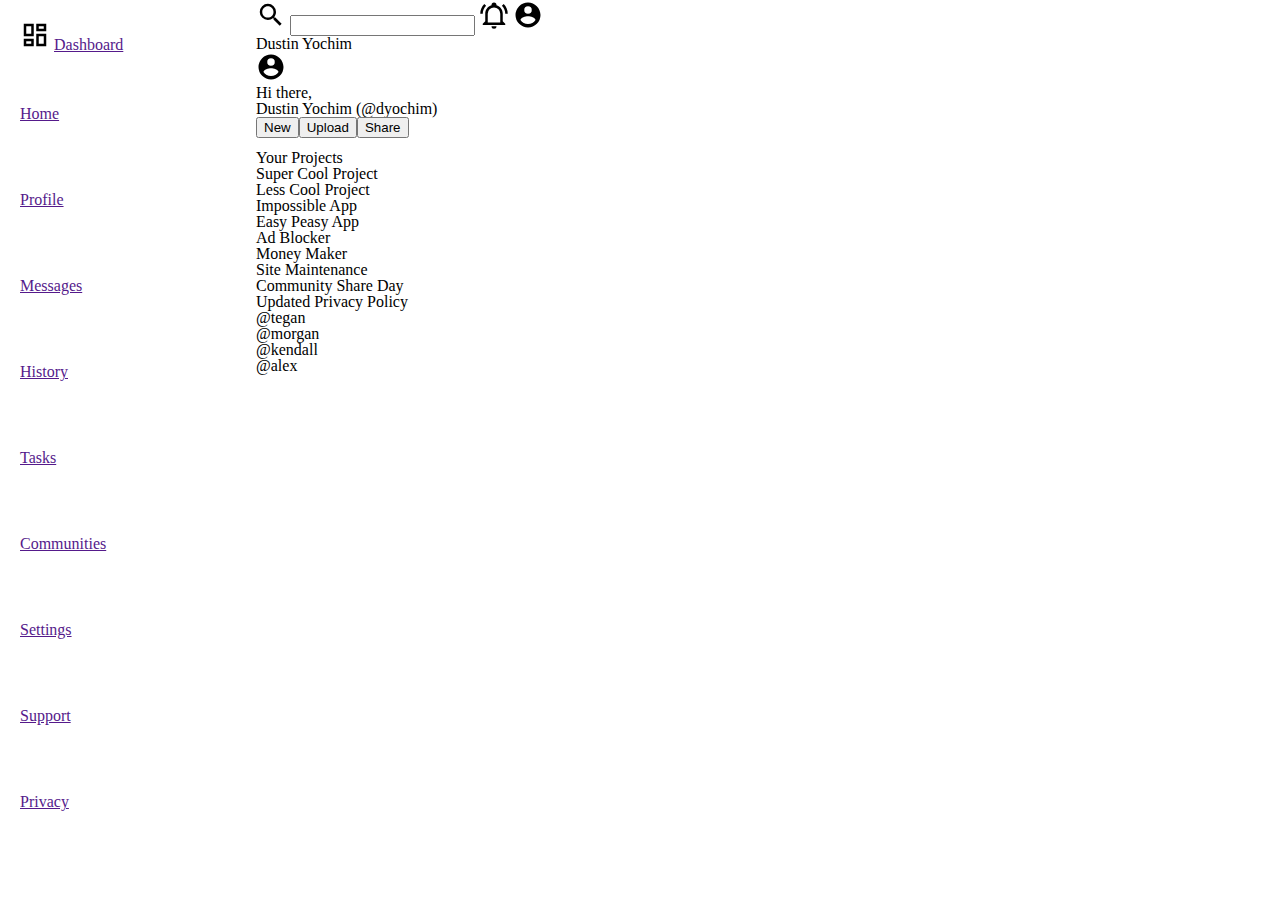
==== index.html @ f1ccc9b5 "Add page content" ====
<!DOCTYPE html>
<html lang="en">
  <head>
    <meta charset="UTF-8" />
    <meta http-equiv="X-UA-Compatible" content="IE=edge" />
    <meta name="viewport" content="width=device-width, initial-scale=1.0" />
    <link rel="stylesheet" href="./css/reset.css" />
    <link rel="stylesheet" href="./css/style.css" />
    <title>Admin Dashboard</title>
  </head>
  <body>
    <header>
      <div class="header-top">
        <label for="search"
          ><img class="search-icon" src="./img/search.svg" alt="Search Icon"
        /></label>
        <input type="search" />
        <img
          class="notifications-icon"
          src="./img/notification.svg"
          alt="Notifications
        "
        />
        <img
          class="account-circle-icon"
          src="./img/account-circle.svg"
          alt="account-circle"
        />
        <div class="user-name">Dustin Yochim</div>
      </div>

      <div class="header-bottom">
        <img
          class="account-circle-icon"
          src="./img/account-circle.svg"
          alt="account-circle"
        />
        <div class="welcome-message">
          <p>Hi there,</p>
          <p>Dustin Yochim (@dyochim)</p>
        </div>
        <button>New</button><button>Upload</button><button>Share</button>
      </div>
    </header>

    <div class="sidebar">
      <div class="page-title">
        <img
          class="page-icon"
          src="./img/view-dashboard-outline.svg"
          alt="Dashboard Icon"
        />
        <a href="">Dashboard</a>
      </div>
      <a href="">Home</a><a href="">Profile</a><a href="">Messages</a
      ><a href="">History</a><a href="">Tasks</a><a href="">Communities</a
      ><a href="">Settings</a><a href="">Support</a><a href="">Privacy</a>
    </div>

    <main class="main-content">
      <div class="projects">
        <h3>Your Projects</h3>
        <div class="project">Super Cool Project</div>
        <div class="project">Less Cool Project</div>
        <div class="project">Impossible App</div>
        <div class="project">Easy Peasy App</div>
        <div class="project">Ad Blocker</div>
        <div class="project">Money Maker</div>
      </div>
      <div class="announcements">
        <div class="announcement">Site Maintenance</div>
        <div class="announcement">Community Share Day</div>
        <div class="announcement">Updated Privacy Policy</div>
      </div>
      <div class="trending">
        <div class="trending-user">@tegan</div>
        <div class="trending-user">@morgan</div>
        <div class="trending-user">@kendall</div>
        <div class="trending-user">@alex</div>
      </div>
    </main>
  </body>
</html>
---- css/style.css ----
body {
  min-height: 100vh;

  display: grid;
  grid-template-columns: 1fr 4fr;
  grid-template-rows: 1fr 5fr;
  grid-template-areas: "sidebar header" "sidebar main";
}

header {
  grid-area: header;
}

.sidebar {
  padding: 20px;
  grid-area: sidebar;

  display: grid;
  grid-template-rows: repeat(10, 1fr);
}

main .main-content {
  grid-area: main;
}

header img.search-icon,
header img.notifications-icon,
header img.account-circle-icon,
.sidebar img.page-icon {
  height: 30px;
}
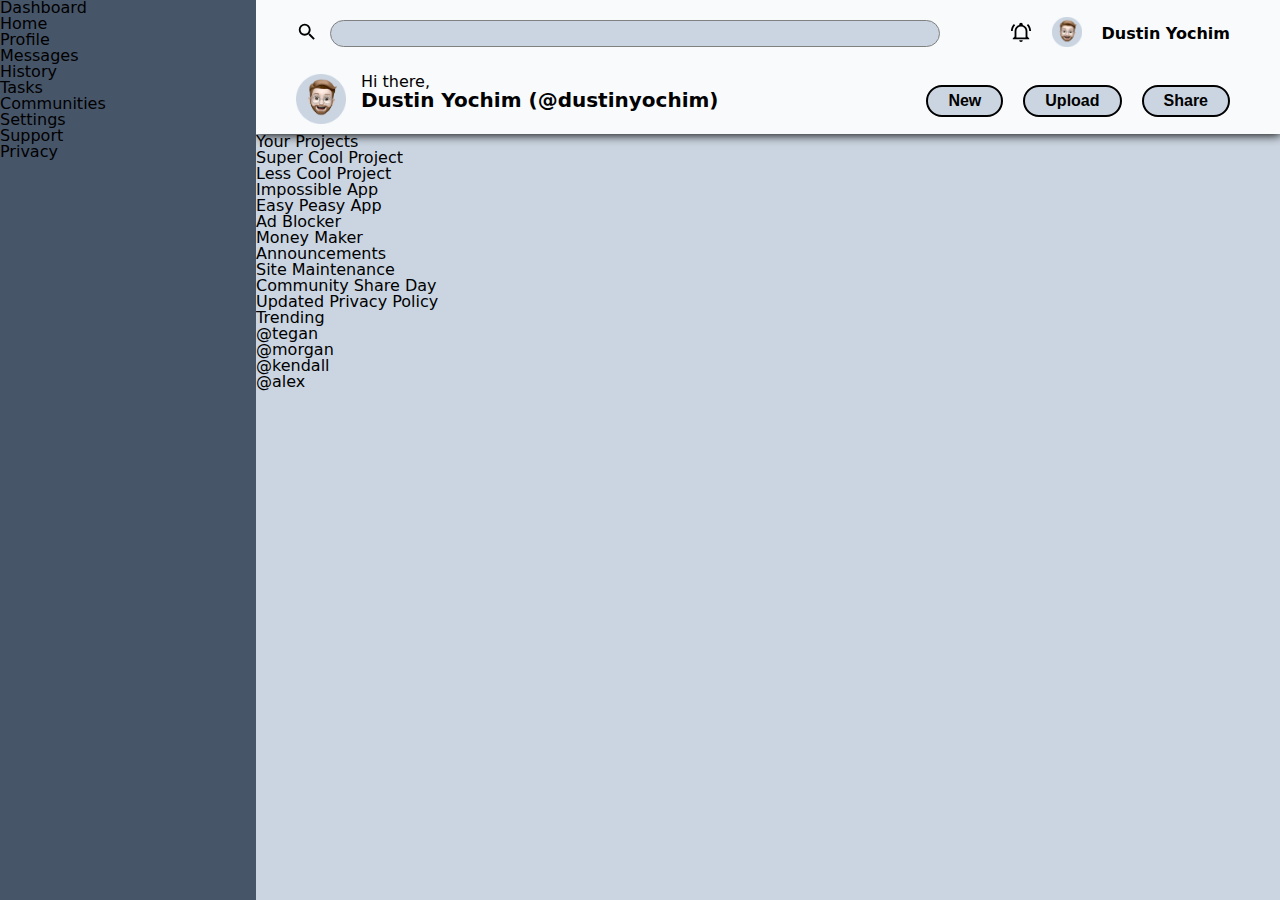
==== commit e6c5512d: "Add style to header" ====
--- a/index.html
+++ b/index.html
@@ -11,53 +11,49 @@
   <body>
     <header>
       <div class="header-top">
-        <label for="search"
-          ><img class="search-icon" src="./img/search.svg" alt="Search Icon"
-        /></label>
-        <input type="search" />
-        <img
-          class="notifications-icon"
-          src="./img/notification.svg"
-          alt="Notifications
-        "
-        />
-        <img
-          class="account-circle-icon"
-          src="./img/account-circle.svg"
-          alt="account-circle"
-        />
+        <div class="search">
+          <label for="search"
+            ><img class="icon" src="./img/search.svg" alt="search " /></label
+          ><input type="search" />
+        </div>
+        <div class="notifications">
+          <img class="icon" src="./img/notification.svg" alt="Notifications" />
+        </div>
+        <div class="user-icon">
+          <img class="user-icon" src="./img/user-icon.png" alt="User Icon" />
+        </div>
         <div class="user-name">Dustin Yochim</div>
       </div>
-
       <div class="header-bottom">
-        <img
-          class="account-circle-icon"
-          src="./img/account-circle.svg"
-          alt="account-circle"
-        />
-        <div class="welcome-message">
-          <p>Hi there,</p>
-          <p>Dustin Yochim (@dyochim)</p>
+        <div class="welcome">
+          <div class="user-icon">
+            <img class="user-icon" src="./img/user-icon.png" alt="User Icon" />
+          </div>
+          <div class="welcome-message">
+            <p>Hi there,</p>
+            <p>Dustin Yochim (@dustinyochim)</p>
+          </div>
         </div>
-        <button>New</button><button>Upload</button><button>Share</button>
+        <div class="buttons">
+          <button>New</button><button>Upload</button><button>Share</button>
+        </div>
       </div>
     </header>
-
-    <div class="sidebar">
-      <div class="page-title">
-        <img
-          class="page-icon"
-          src="./img/view-dashboard-outline.svg"
-          alt="Dashboard Icon"
-        />
-        <a href="">Dashboard</a>
-      </div>
-      <a href="">Home</a><a href="">Profile</a><a href="">Messages</a
-      ><a href="">History</a><a href="">Tasks</a><a href="">Communities</a
-      ><a href="">Settings</a><a href="">Support</a><a href="">Privacy</a>
-    </div>
-
-    <main class="main-content">
+    <nav>
+      <ul>
+        <li>Dashboard</li>
+        <li>Home</li>
+        <li>Profile</li>
+        <li>Messages</li>
+        <li>History</li>
+        <li>Tasks</li>
+        <li>Communities</li>
+        <li>Settings</li>
+        <li>Support</li>
+        <li>Privacy</li>
+      </ul>
+    </nav>
+    <main>
       <div class="projects">
         <h3>Your Projects</h3>
         <div class="project">Super Cool Project</div>
@@ -68,11 +64,13 @@
         <div class="project">Money Maker</div>
       </div>
       <div class="announcements">
+        <h3>Announcements</h3>
         <div class="announcement">Site Maintenance</div>
         <div class="announcement">Community Share Day</div>
         <div class="announcement">Updated Privacy Policy</div>
       </div>
       <div class="trending">
+        <h3>Trending</h3>
         <div class="trending-user">@tegan</div>
         <div class="trending-user">@morgan</div>
         <div class="trending-user">@kendall</div>
--- a/css/style.css
+++ b/css/style.css
@@ -1,31 +1,105 @@
+body > * {
+  font-family: system-ui, -apple-system, BlinkMacSystemFont, "Segoe UI", Roboto,
+    Oxygen, Ubuntu, Cantarell, "Open Sans", "Helvetica Neue", sans-serif;
+}
 body {
-  min-height: 100vh;
+  height: 100vh;
 
   display: grid;
-  grid-template-columns: 1fr 4fr;
-  grid-template-rows: 1fr 5fr;
-  grid-template-areas: "sidebar header" "sidebar main";
+  grid-template: 0.7fr 4fr / 1fr 4fr;
+  grid-template-areas: "nav header" "nav main";
 }
 
 header {
+  display: grid;
+  grid-template-rows: 1fr 1fr;
   grid-area: header;
+
+  background-color: #f8fafc;
+  padding-left: 40px;
+  padding-right: 50px;
+
+  box-shadow: 1px 1px 10px black;
 }
 
-.sidebar {
-  padding: 20px;
-  grid-area: sidebar;
-
+header .header-top {
   display: grid;
-  grid-template-rows: repeat(10, 1fr);
+  grid-template-columns: 1fr;
+  grid-auto-flow: column;
+  align-items: center;
+  gap: 20px;
 }
 
-main .main-content {
-  grid-area: main;
+.header-top .search {
+  display: flex;
+  align-items: center;
 }
 
-header img.search-icon,
-header img.notifications-icon,
-header img.account-circle-icon,
-.sidebar img.page-icon {
+input[type="search"] {
+  flex: 1;
+  margin-left: 12px;
+  background-color: #cbd5e1;
+  border: 1px solid grey;
+  border-radius: 15px;
+  padding: 5px;
+  margin-right: 50px;
+}
+
+img.icon {
+  height: 22px;
+}
+
+.header-top img.user-icon {
   height: 30px;
 }
+
+.header-top .user-name {
+  font-weight: 600;
+}
+
+.header-bottom img.user-icon {
+  height: 50px;
+}
+
+header .header-bottom {
+  display: grid;
+  grid-template-columns: 1fr;
+  grid-auto-flow: column;
+  align-items: center;
+}
+
+.welcome {
+  display: flex;
+  gap: 15px;
+}
+
+.welcome-message > p:nth-child(2) {
+  font-size: 20px;
+  font-weight: 600;
+}
+
+.header-bottom .buttons {
+  display: flex;
+  gap: 20px;
+}
+
+.header-bottom .buttons > button {
+  background-color: #cbd5e1;
+  font-size: 16px;
+  font-weight: 600;
+  padding: 5px 20px;
+  border: 2px solid black;
+  border-radius: 20px;
+  color: black;
+  cursor: pointer;
+}
+nav {
+  grid-area: nav;
+  background-color: #475569;
+}
+
+main {
+  grid-area: main;
+  background-color: #cbd5e1;
+  z-index: -1;
+}
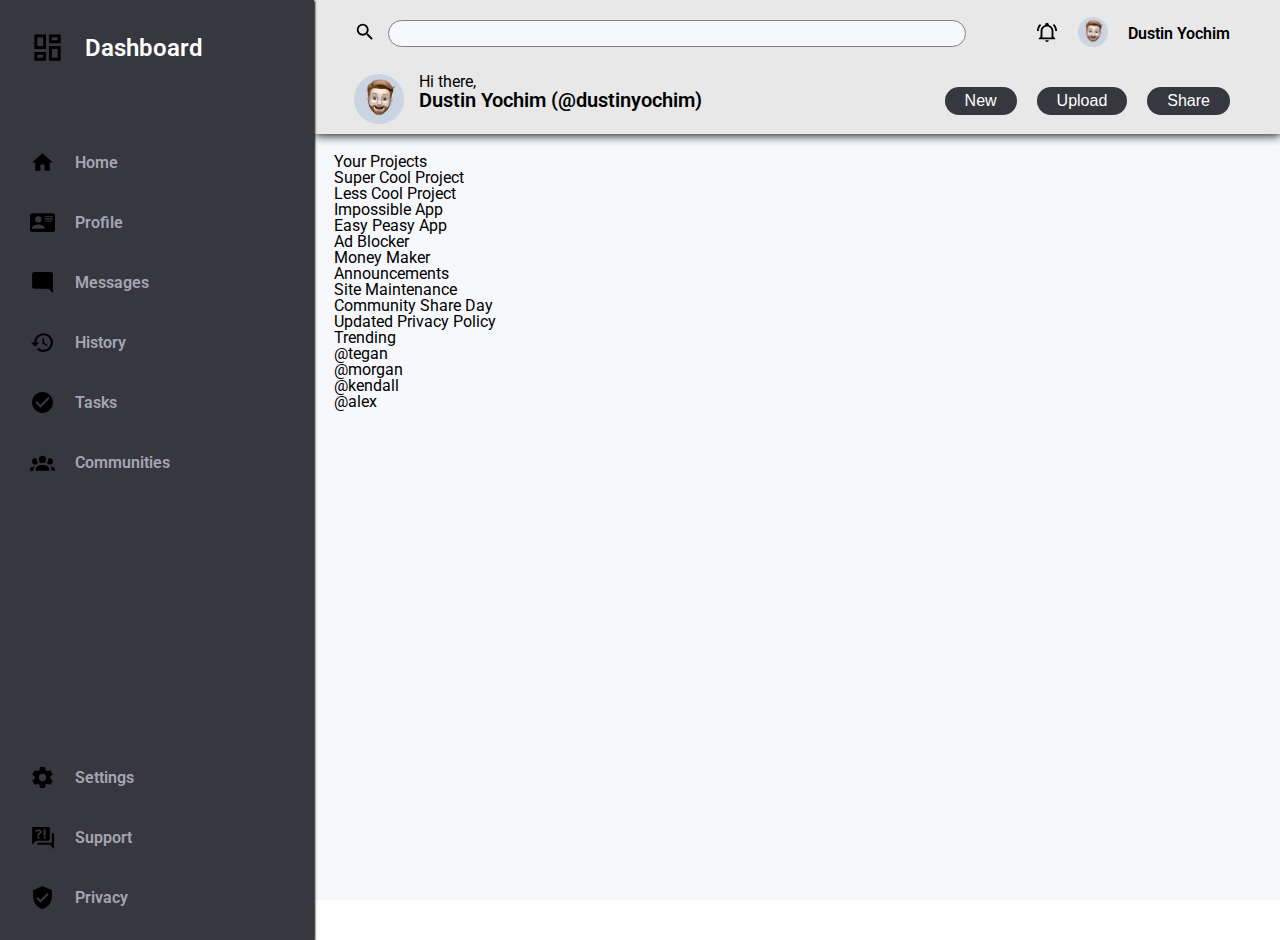
==== commit d81ac3e6: "Add style to sidebar" ====
--- a/index.html
+++ b/index.html
@@ -35,22 +35,61 @@
           </div>
         </div>
         <div class="buttons">
-          <button>New</button><button>Upload</button><button>Share</button>
+          <button class="btn">New</button><button class="btn">Upload</button
+          ><button class="btn">Share</button>
         </div>
       </div>
     </header>
-    <nav>
+    <nav class="sidebar">
       <ul>
-        <li>Dashboard</li>
-        <li>Home</li>
-        <li>Profile</li>
-        <li>Messages</li>
-        <li>History</li>
-        <li>Tasks</li>
-        <li>Communities</li>
-        <li>Settings</li>
-        <li>Support</li>
-        <li>Privacy</li>
+        <li class="dashboard">
+          <a href=""
+            ><img src="./img/view-dashboard-outline.svg" alt="Dashboard" />
+            Dashboard</a
+          >
+        </li>
+        <li>
+          <a href=""><img src="./img/home.svg" alt="Home" /> Home</a>
+        </li>
+        <li>
+          <a href=""
+            ><img src="./img/card-account-details.svg" alt="Profile" />
+            Profile</a
+          >
+        </li>
+        <li>
+          <a href=""
+            ><img src="./img/message-reply.svg" alt="Messages" /> Messages</a
+          >
+        </li>
+        <li>
+          <a href=""><img src="./img/history.svg" alt="History" /> History</a>
+        </li>
+        <li>
+          <a href=""><img src="./img/check-circle.svg" alt="Tasks" /> Tasks</a>
+        </li>
+        <li>
+          <a href=""
+            ><img src="./img/account-group.svg" alt="Communities" />
+            Communities</a
+          >
+        </li>
+      </ul>
+      <ul>
+        <li>
+          <a href=""><img src="./img/cog.svg" alt="Settings" /> Settings</a>
+        </li>
+        <li>
+          <a href=""
+            ><img src="./img/frequently-asked-questions.svg" alt="Support" />
+            Support</a
+          >
+        </li>
+        <li>
+          <a href=""
+            ><img src="./img/shield-check.svg" alt="Privacy" /> Privacy</a
+          >
+        </li>
       </ul>
     </nav>
     <main>
--- a/css/style.css
+++ b/css/style.css
@@ -1,21 +1,25 @@
+@import url("https://fonts.googleapis.com/css2?family=Roboto:ital,wght@0,100;0,300;0,400;0,500;0,700;0,900;1,100;1,300;1,400;1,500;1,700;1,900&display=swap");
+
 body > * {
-  font-family: system-ui, -apple-system, BlinkMacSystemFont, "Segoe UI", Roboto,
-    Oxygen, Ubuntu, Cantarell, "Open Sans", "Helvetica Neue", sans-serif;
+  font-family: "Roboto", system-ui, -apple-system, BlinkMacSystemFont,
+    "Segoe UI", Roboto, Oxygen, Ubuntu, Cantarell, "Open Sans", "Helvetica Neue",
+    sans-serif;
 }
 body {
   height: 100vh;
 
   display: grid;
-  grid-template: 0.7fr 4fr / 1fr 4fr;
+  grid-template: 0.7fr 4fr / 1.3fr 4fr;
   grid-template-areas: "nav header" "nav main";
 }
 
+/* HEADER STYLES */
 header {
   display: grid;
   grid-template-rows: 1fr 1fr;
   grid-area: header;
 
-  background-color: #f8fafc;
+  background-color: rgb(232, 232, 232);
   padding-left: 40px;
   padding-right: 50px;
 
@@ -38,7 +42,7 @@
 input[type="search"] {
   flex: 1;
   margin-left: 12px;
-  background-color: #cbd5e1;
+  background-color: rgb(247, 248, 252);
   border: 1px solid grey;
   border-radius: 15px;
   padding: 5px;
@@ -84,22 +88,90 @@
 }
 
 .header-bottom .buttons > button {
-  background-color: #cbd5e1;
+  background-color: rgb(54, 55, 63);
+  color: white;
   font-size: 16px;
-  font-weight: 600;
+  font-weight: 500;
   padding: 5px 20px;
-  border: 2px solid black;
+  border: none;
   border-radius: 20px;
-  color: black;
   cursor: pointer;
 }
+
+/* SIDEBAR STYLES */
 nav {
   grid-area: nav;
-  background-color: #475569;
+  background-color: rgb(54, 55, 63);
+  height: 100%;
+  padding: 20px;
+  display: flex;
+  flex-direction: column;
+  box-shadow: 1px 1px 2px black;
 }
 
+nav ul > li > a {
+  text-decoration: none;
+  color: #a4a6b3;
+  font-weight: 600;
+  display: flex;
+  gap: 20px;
+  align-items: center;
+}
+nav ul > li > a > img {
+  height: 25px;
+}
+
+nav ul:nth-child(1) > li:nth-child(1) a > img {
+  height: 35px;
+}
+
+nav ul:nth-child(1) {
+  flex: 1;
+}
+
+nav ul:nth-child(2) {
+  margin-top: auto;
+}
+
+nav > ul {
+  display: flex;
+  flex-direction: column;
+  gap: 15px;
+}
+
+nav ul:nth-child(1) li:nth-child(1) a {
+  font-size: 1.5rem;
+  color: white;
+}
+
+nav ul > li {
+  padding: 10px;
+}
+nav ul > li:hover {
+  background-color: rgb(232, 232, 232);
+  border-left: 10px solid black;
+  border-radius: 3px;
+}
+
+nav ul > li:hover a {
+  color: black;
+}
+.dashboard {
+  margin-bottom: 50px;
+}
+
+nav ul:nth-child(1) li:nth-child(1) a:hover {
+  color: black;
+}
+
+.sidebar {
+  color: #a4a6b3;
+}
+
+/* MAIN STYLES */
 main {
   grid-area: main;
-  background-color: #cbd5e1;
+  background-color: rgb(247, 248, 252);
+  padding: 20px;
   z-index: -1;
 }
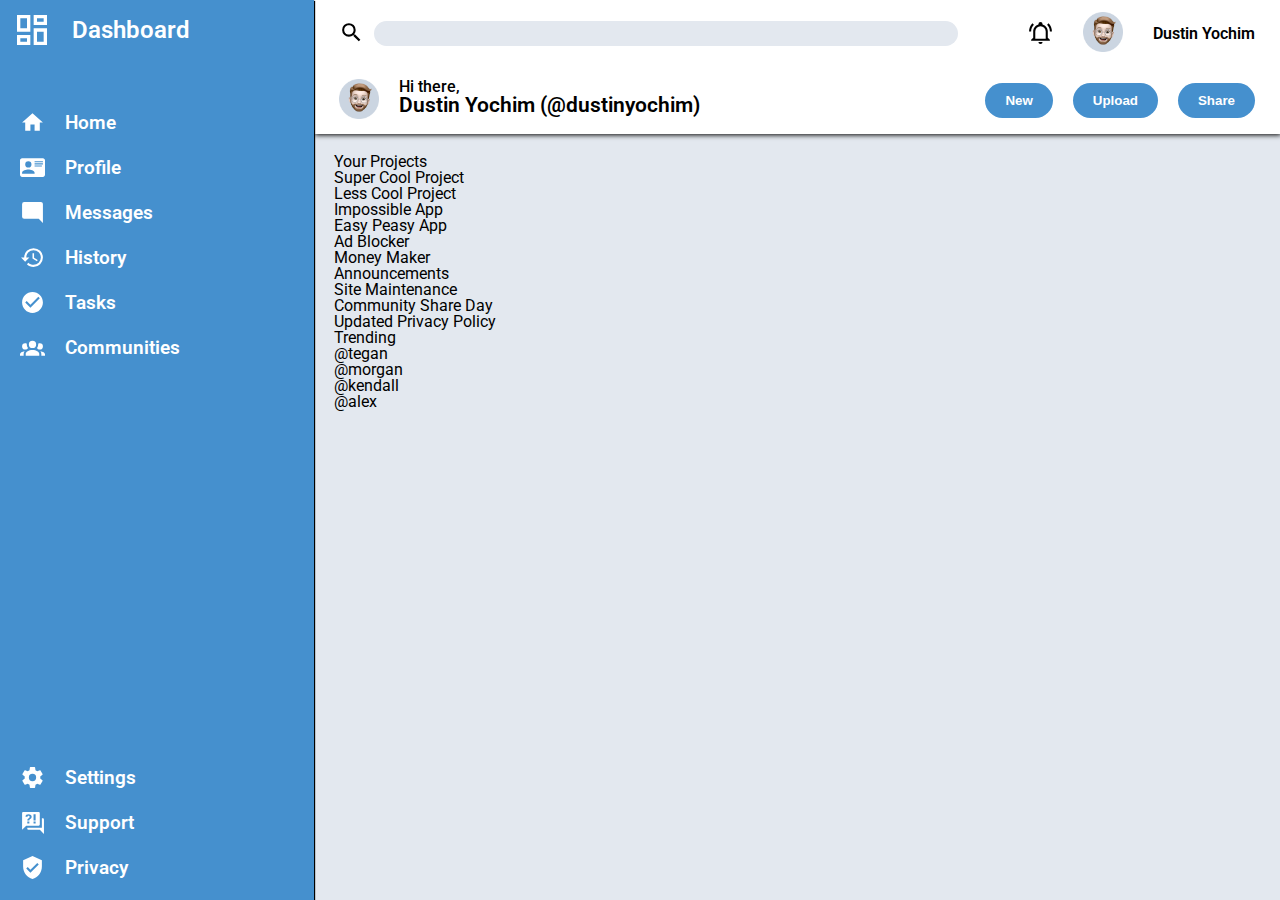
==== commit e9f95b9e: "Refactor sidebar and header" ====
--- a/index.html
+++ b/index.html
@@ -9,7 +9,7 @@
     <title>Admin Dashboard</title>
   </head>
   <body>
-    <header>
+    <header class="header">
       <div class="header-top">
         <div class="search">
           <label for="search"
@@ -40,11 +40,15 @@
         </div>
       </div>
     </header>
-    <nav class="sidebar">
+    <div class="sidebar">
       <ul>
         <li class="dashboard">
           <a href=""
-            ><img src="./img/view-dashboard-outline.svg" alt="Dashboard" />
+            ><img
+              class="dashboard-icon"
+              src="./img/view-dashboard-outline.svg"
+              alt="Dashboard"
+            />
             Dashboard</a
           >
         </li>
@@ -91,8 +95,8 @@
           >
         </li>
       </ul>
-    </nav>
-    <main>
+    </div>
+    <main class="main">
       <div class="projects">
         <h3>Your Projects</h3>
         <div class="project">Super Cool Project</div>
--- a/css/style.css
+++ b/css/style.css
@@ -1,177 +1,158 @@
 @import url("https://fonts.googleapis.com/css2?family=Roboto:ital,wght@0,100;0,300;0,400;0,500;0,700;0,900;1,100;1,300;1,400;1,500;1,700;1,900&display=swap");
 
+:root {
+  --sidebar-bg-color: rgb(69, 144, 206);
+  --sidebar-text-color: white;
+  --header-bg-color: white;
+  --header-text-color: black;
+  --main-bg-color: rgb(227, 232, 239);
+  --default-text-color: black;
+}
+
+/* Body Styles */
 body > * {
   font-family: "Roboto", system-ui, -apple-system, BlinkMacSystemFont,
     "Segoe UI", Roboto, Oxygen, Ubuntu, Cantarell, "Open Sans", "Helvetica Neue",
     sans-serif;
 }
 body {
-  height: 100vh;
-
   display: grid;
   grid-template: 0.7fr 4fr / 1.3fr 4fr;
-  grid-template-areas: "nav header" "nav main";
+  grid-template-areas: "sidebar header" "sidebar main";
+  height: 100vh;
 }
 
-/* HEADER STYLES */
-header {
+/* Header Styles */
+.header {
   display: grid;
   grid-template-rows: 1fr 1fr;
   grid-area: header;
-
-  background-color: rgb(232, 232, 232);
-  padding-left: 40px;
-  padding-right: 50px;
-
-  box-shadow: 1px 1px 10px black;
+  padding-left: 25px;
+  padding-right: 25px;
+  box-shadow: 1px 1px 5px black;
 }
 
-header .header-top {
-  display: grid;
-  grid-template-columns: 1fr;
-  grid-auto-flow: column;
+.header-top {
+  display: flex;
   align-items: center;
-  gap: 20px;
+  gap: 30px;
 }
 
 .header-top .search {
+  flex: 1;
+}
+
+div.user-icon > img.user-icon {
+  height: 40px;
+}
+
+.search > input[type="search"] {
+  flex: 1;
+  border: none;
+  border-radius: 15px;
+  padding: 5px 10px;
+  background-color: var(--main-bg-color);
+}
+
+div.search {
   display: flex;
   align-items: center;
 }
 
-input[type="search"] {
-  flex: 1;
-  margin-left: 12px;
-  background-color: rgb(247, 248, 252);
-  border: 1px solid grey;
-  border-radius: 15px;
-  padding: 5px;
-  margin-right: 50px;
+.search > label > img {
+  margin-right: 10px;
 }
 
-img.icon {
-  height: 22px;
+.notifications {
+  margin-left: 40px;
 }
 
-.header-top img.user-icon {
-  height: 30px;
-}
-
-.header-top .user-name {
+.user-name {
   font-weight: 600;
 }
 
-.header-bottom img.user-icon {
-  height: 50px;
-}
-
-header .header-bottom {
+.header-bottom {
   display: grid;
   grid-template-columns: 1fr;
   grid-auto-flow: column;
   align-items: center;
 }
 
-.welcome {
-  display: flex;
-  gap: 15px;
-}
-
-.welcome-message > p:nth-child(2) {
-  font-size: 20px;
-  font-weight: 600;
-}
-
-.header-bottom .buttons {
+.header-bottom > .welcome {
   display: flex;
   gap: 20px;
 }
 
-.header-bottom .buttons > button {
-  background-color: rgb(54, 55, 63);
+.welcome-message {
+  font-weight: 500;
+}
+
+.welcome-message > p:nth-child(2) {
+  font-weight: 600;
+  font-size: 1.3rem;
+}
+
+.header-bottom > .buttons > button {
+  margin-left: 20px;
+  background-color: var(--sidebar-bg-color);
   color: white;
-  font-size: 16px;
-  font-weight: 500;
-  padding: 5px 20px;
   border: none;
   border-radius: 20px;
-  cursor: pointer;
+  padding: 10px 20px;
+  font-weight: 600;
+}
+/* Sidebar Styles */
+.sidebar {
+  background-color: var(--sidebar-bg-color);
+  color: var(--sidebar-text-color);
+  padding: 10px 0px 20px 20px;
+
+  display: grid;
+  grid-template-columns: 1fr;
+  align-content: space-between;
+  grid-area: sidebar;
+
+  box-shadow: 1px 1px 1px black;
 }
 
-/* SIDEBAR STYLES */
-nav {
-  grid-area: nav;
-  background-color: rgb(54, 55, 63);
-  height: 100%;
-  padding: 20px;
-  display: flex;
-  flex-direction: column;
-  box-shadow: 1px 1px 2px black;
+.sidebar > ul {
+  display: grid;
+  gap: 20px;
 }
 
-nav ul > li > a {
+li > a {
+  color: var(--sidebar-text-color);
   text-decoration: none;
-  color: #a4a6b3;
+  font-size: 1.2rem;
   font-weight: 600;
+
   display: flex;
   gap: 20px;
   align-items: center;
 }
-nav ul > li > a > img {
+
+li.dashboard > a {
+  font-size: 1.5rem;
+}
+
+.dashboard {
+  margin-left: -8px;
+  margin-bottom: 40px;
+}
+
+.dashboard-icon {
+  height: 40px;
+}
+
+/* Main Styles */
+.main {
+  grid-area: main;
+  background-color: var(--main-bg-color);
+  z-index: -1;
+  padding: 20px;
+}
+
+/* Utilities */
+img {
   height: 25px;
 }
-
-nav ul:nth-child(1) > li:nth-child(1) a > img {
-  height: 35px;
-}
-
-nav ul:nth-child(1) {
-  flex: 1;
-}
-
-nav ul:nth-child(2) {
-  margin-top: auto;
-}
-
-nav > ul {
-  display: flex;
-  flex-direction: column;
-  gap: 15px;
-}
-
-nav ul:nth-child(1) li:nth-child(1) a {
-  font-size: 1.5rem;
-  color: white;
-}
-
-nav ul > li {
-  padding: 10px;
-}
-nav ul > li:hover {
-  background-color: rgb(232, 232, 232);
-  border-left: 10px solid black;
-  border-radius: 3px;
-}
-
-nav ul > li:hover a {
-  color: black;
-}
-.dashboard {
-  margin-bottom: 50px;
-}
-
-nav ul:nth-child(1) li:nth-child(1) a:hover {
-  color: black;
-}
-
-.sidebar {
-  color: #a4a6b3;
-}
-
-/* MAIN STYLES */
-main {
-  grid-area: main;
-  background-color: rgb(247, 248, 252);
-  padding: 20px;
-  z-index: -1;
-}
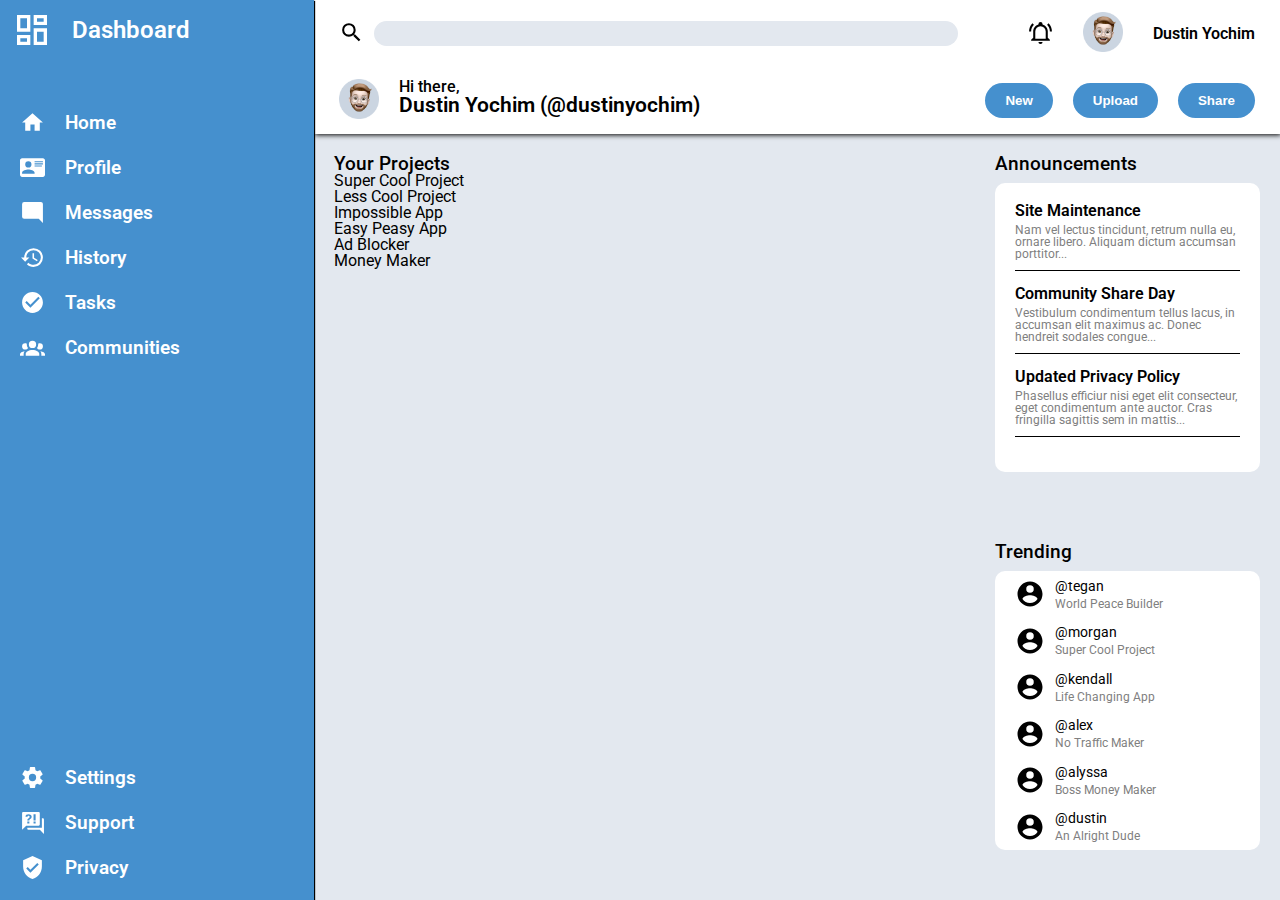
==== commit 4713b219: "Add styles to announcements and trending sections" ====
--- a/index.html
+++ b/index.html
@@ -98,26 +98,89 @@
     </div>
     <main class="main">
       <div class="projects">
-        <h3>Your Projects</h3>
-        <div class="project">Super Cool Project</div>
-        <div class="project">Less Cool Project</div>
-        <div class="project">Impossible App</div>
-        <div class="project">Easy Peasy App</div>
-        <div class="project">Ad Blocker</div>
-        <div class="project">Money Maker</div>
+        <h3 class="section-title">Your Projects</h3>
+
+        <div class="project-container">
+          <div class="project">Super Cool Project</div>
+          <div class="project">Less Cool Project</div>
+          <div class="project">Impossible App</div>
+          <div class="project">Easy Peasy App</div>
+          <div class="project">Ad Blocker</div>
+          <div class="project">Money Maker</div>
+        </div>
       </div>
       <div class="announcements">
-        <h3>Announcements</h3>
-        <div class="announcement">Site Maintenance</div>
-        <div class="announcement">Community Share Day</div>
-        <div class="announcement">Updated Privacy Policy</div>
+        <h3 class="section-title">Announcements</h3>
+        <div class="announcement-container">
+          <div class="announcement">
+            <div class="announcement-title">Site Maintenance</div>
+            <div class="announcement-preview">
+              Nam vel lectus tincidunt, retrum nulla eu, ornare libero. Aliquam
+              dictum accumsan porttitor...
+            </div>
+          </div>
+          <div class="announcement">
+            <div class="announcement-title">Community Share Day</div>
+            <div class="announcement-preview">
+              Vestibulum condimentum tellus lacus, in accumsan elit maximus ac.
+              Donec hendreit sodales congue...
+            </div>
+          </div>
+          <div class="announcement">
+            <div class="announcement-title">Updated Privacy Policy</div>
+            <div class="announcement-preview">
+              Phasellus efficiur nisi eget elit consecteur, eget condimentum
+              ante auctor. Cras fringilla sagittis sem in mattis...
+            </div>
+          </div>
+        </div>
       </div>
       <div class="trending">
-        <h3>Trending</h3>
-        <div class="trending-user">@tegan</div>
-        <div class="trending-user">@morgan</div>
-        <div class="trending-user">@kendall</div>
-        <div class="trending-user">@alex</div>
+        <h3 class="section-title">Trending</h3>
+        <div class="trending-container">
+          <div class="trending-user">
+            <img src="./img/account-circle.svg" alt="User" />
+            <div class="trending-user-details">
+              <div class="user-name">@tegan</div>
+              <div class="user-title">World Peace Builder</div>
+            </div>
+          </div>
+          <div class="trending-user">
+            <img src="./img/account-circle.svg" alt="User" />
+            <div class="trending-user-details">
+              <div class="user-name">@morgan</div>
+              <div class="user-title">Super Cool Project</div>
+            </div>
+          </div>
+          <div class="trending-user">
+            <img src="./img/account-circle.svg" alt="User" />
+            <div class="trending-user-details">
+              <div class="user-name">@kendall</div>
+              <div class="user-title">Life Changing App</div>
+            </div>
+          </div>
+          <div class="trending-user">
+            <img src="./img/account-circle.svg" alt="User" />
+            <div class="trending-user-details">
+              <div class="user-name">@alex</div>
+              <div class="user-title">No Traffic Maker</div>
+            </div>
+          </div>
+          <div class="trending-user">
+            <img src="./img/account-circle.svg" alt="User" />
+            <div class="trending-user-details">
+              <div class="user-name">@alyssa</div>
+              <div class="user-title">Boss Money Maker</div>
+            </div>
+          </div>
+          <div class="trending-user">
+            <img src="./img/account-circle.svg" alt="User" />
+            <div class="trending-user-details">
+              <div class="user-name">@dustin</div>
+              <div class="user-title">An Alright Dude</div>
+            </div>
+          </div>
+        </div>
       </div>
     </main>
   </body>
--- a/css/style.css
+++ b/css/style.css
@@ -150,6 +150,101 @@
   background-color: var(--main-bg-color);
   z-index: -1;
   padding: 20px;
+  padding-bottom: 50px;
+
+  display: grid;
+  grid-template-columns: 2.5fr 1fr;
+  grid-template-rows: 1fr 1fr;
+  grid-template-areas: "projects announcements" "projects trending";
+}
+
+.section-title {
+  font-weight: 500;
+  font-size: 1.2rem;
+}
+.projects {
+  grid-area: projects;
+}
+
+.announcements {
+  grid-area: announcements;
+  display: flex;
+  flex-direction: column;
+}
+
+.announcement-container {
+  background-color: white;
+  margin-top: 10px;
+  border-radius: 10px;
+  display: flex;
+  flex-direction: column;
+  /* flex: 1; */
+  padding: 20px;
+}
+
+.announcement {
+  border-bottom: 1px solid black;
+  margin-bottom: 15px;
+}
+
+.announcement > .announcement-title {
+  font-weight: 600;
+}
+
+.announcement > .announcement-preview {
+  font-size: 12px;
+  margin-top: 5px;
+  margin-bottom: 10px;
+  color: grey;
+}
+
+.trending {
+  grid-area: trending;
+  display: flex;
+  flex-direction: column;
+  margin-top: 40px;
+}
+
+.trending-container {
+  background-color: white;
+  margin-top: 10px;
+  border-radius: 10px;
+  display: flex;
+  flex-direction: column;
+  flex: 1;
+  justify-content: center;
+}
+
+.trending-container > * {
+  flex: 1;
+  display: flex;
+  justify-content: start;
+  align-items: center;
+}
+
+.trending-user {
+  display: flex;
+  gap: 10px;
+  font-size: 14px;
+  padding-left: 20px;
+}
+
+.trending-user > img {
+  height: 30px;
+}
+
+.trending-user-details {
+  display: flex;
+  flex-direction: column;
+  gap: 5px;
+}
+
+.trending-user-details > .user-name {
+  font-weight: 400;
+}
+.trending-user-details > .user-title {
+  font-size: 12px;
+  color: grey;
 }
 
 /* Utilities */
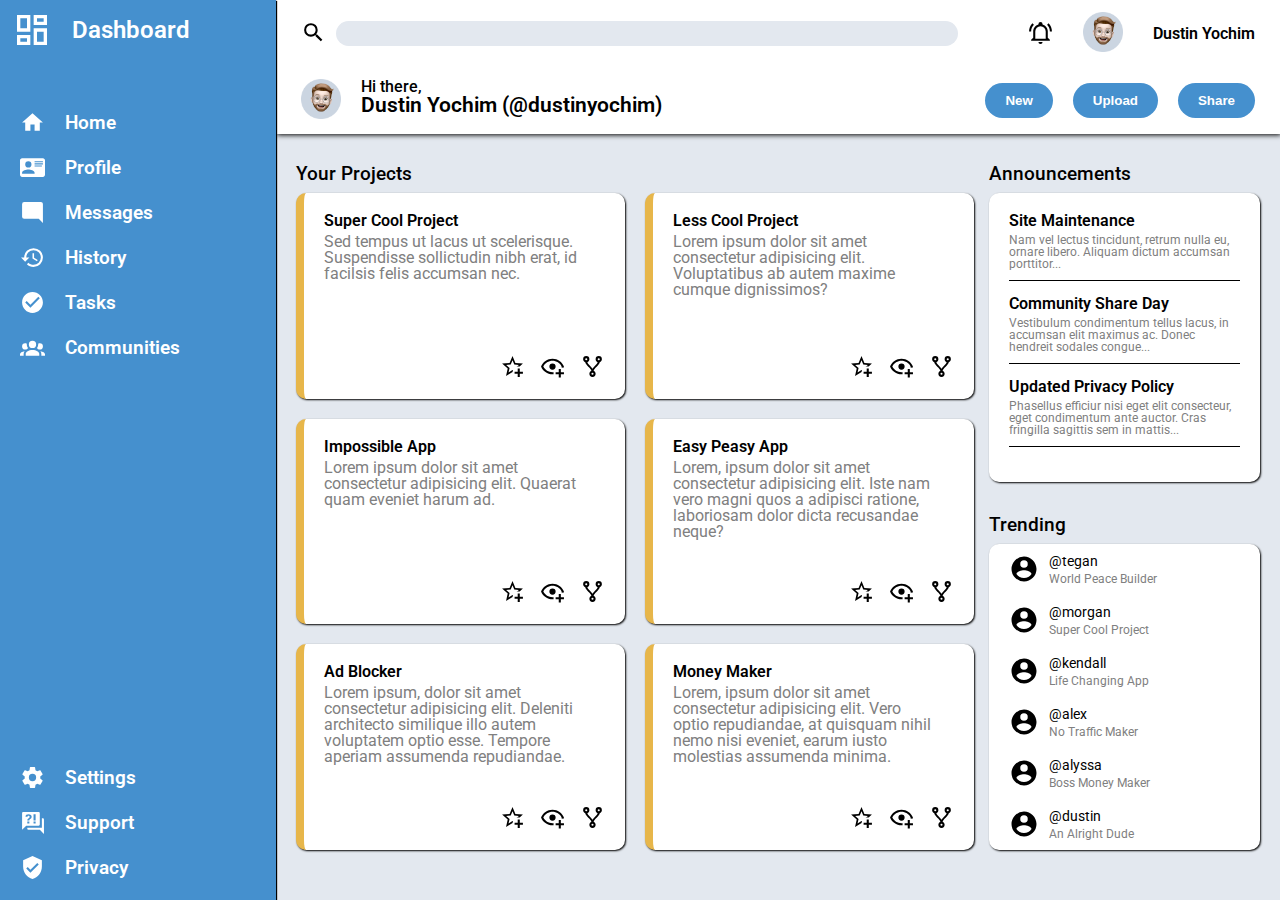
==== commit 567a18e8: "Add styles to project section" ====
--- a/index.html
+++ b/index.html
@@ -101,12 +101,81 @@
         <h3 class="section-title">Your Projects</h3>
 
         <div class="project-container">
-          <div class="project">Super Cool Project</div>
-          <div class="project">Less Cool Project</div>
-          <div class="project">Impossible App</div>
-          <div class="project">Easy Peasy App</div>
-          <div class="project">Ad Blocker</div>
-          <div class="project">Money Maker</div>
+          <div class="project">
+            <div class="project-title">Super Cool Project</div>
+            <div class="project-description">
+              Sed tempus ut lacus ut scelerisque. Suspendisse sollictudin nibh
+              erat, id facilsis felis accumsan nec.
+            </div>
+            <div class="project-buttons">
+              <img src="./img/star-plus-outline.svg" alt="Favorite" />
+              <img src="./img/eye-plus-outline.svg" alt="Watch" />
+              <img src="./img/source-fork.svg" alt="Share" />
+            </div>
+          </div>
+          <div class="project">
+            <div class="project-title">Less Cool Project</div>
+            <div class="project-description">
+              Lorem ipsum dolor sit amet consectetur adipisicing elit.
+              Voluptatibus ab autem maxime cumque dignissimos?
+            </div>
+            <div class="project-buttons">
+              <img src="./img/star-plus-outline.svg" alt="Favorite" />
+              <img src="./img/eye-plus-outline.svg" alt="Watch" />
+              <img src="./img/source-fork.svg" alt="Share" />
+            </div>
+          </div>
+          <div class="project">
+            <div class="project-title">Impossible App</div>
+            <div class="project-description">
+              Lorem ipsum dolor sit amet consectetur adipisicing elit. Quaerat
+              quam eveniet harum ad.
+            </div>
+            <div class="project-buttons">
+              <img src="./img/star-plus-outline.svg" alt="Favorite" />
+              <img src="./img/eye-plus-outline.svg" alt="Watch" />
+              <img src="./img/source-fork.svg" alt="Share" />
+            </div>
+          </div>
+          <div class="project">
+            <div class="project-title">Easy Peasy App</div>
+            <div class="project-description">
+              Lorem, ipsum dolor sit amet consectetur adipisicing elit. Iste nam
+              vero magni quos a adipisci ratione, laboriosam dolor dicta
+              recusandae neque?
+            </div>
+            <div class="project-buttons">
+              <img src="./img/star-plus-outline.svg" alt="Favorite" />
+              <img src="./img/eye-plus-outline.svg" alt="Watch" />
+              <img src="./img/source-fork.svg" alt="Share" />
+            </div>
+          </div>
+          <div class="project">
+            <div class="project-title">Ad Blocker</div>
+            <div class="project-description">
+              Lorem ipsum, dolor sit amet consectetur adipisicing elit. Deleniti
+              architecto similique illo autem voluptatem optio esse. Tempore
+              aperiam assumenda repudiandae.
+            </div>
+            <div class="project-buttons">
+              <img src="./img/star-plus-outline.svg" alt="Favorite" />
+              <img src="./img/eye-plus-outline.svg" alt="Watch" />
+              <img src="./img/source-fork.svg" alt="Share" />
+            </div>
+          </div>
+          <div class="project">
+            <div class="project-title">Money Maker</div>
+            <div class="project-description">
+              Lorem, ipsum dolor sit amet consectetur adipisicing elit. Vero
+              optio repudiandae, at quisquam nihil nemo nisi eveniet, earum
+              iusto molestias assumenda minima.
+            </div>
+            <div class="project-buttons">
+              <img src="./img/star-plus-outline.svg" alt="Favorite" />
+              <img src="./img/eye-plus-outline.svg" alt="Watch" />
+              <img src="./img/source-fork.svg" alt="Share" />
+            </div>
+          </div>
         </div>
       </div>
       <div class="announcements">
--- a/css/style.css
+++ b/css/style.css
@@ -17,7 +17,7 @@
 }
 body {
   display: grid;
-  grid-template: 0.7fr 4fr / 1.3fr 4fr;
+  grid-template: 0.7fr 4fr / 1.1fr 4fr;
   grid-template-areas: "sidebar header" "sidebar main";
   height: 100vh;
 }
@@ -150,11 +150,13 @@
   background-color: var(--main-bg-color);
   z-index: -1;
   padding: 20px;
+  padding-top: 30px;
   padding-bottom: 50px;
 
   display: grid;
   grid-template-columns: 2.5fr 1fr;
   grid-template-rows: 1fr 1fr;
+  gap: 15px;
   grid-template-areas: "projects announcements" "projects trending";
 }
 
@@ -164,6 +166,46 @@
 }
 .projects {
   grid-area: projects;
+  display: flex;
+  flex-direction: column;
+  /* border: 1px solid red; */
+}
+
+.project-container {
+  margin-top: 10px;
+  display: grid;
+  gap: 20px;
+  grid-template-columns: 1fr 1fr;
+  grid-template-rows: 1fr 1fr 1fr;
+  flex: 1;
+  /* border: 1px solid blue; */
+}
+
+.project {
+  height: auto;
+  background-color: white;
+  border-radius: 10px;
+  border-left: 8px solid rgb(231, 182, 74);
+  box-shadow: 1px 1px 2px black;
+  padding: 20px;
+  display: flex;
+  flex-direction: column;
+}
+
+.project-title {
+  font-weight: 600;
+}
+
+.project-description {
+  margin-top: 5px;
+  margin-right: 20px;
+  color: grey;
+  flex: 1;
+}
+.project-buttons {
+  display: flex;
+  gap: 15px;
+  align-self: end;
 }
 
 .announcements {
@@ -180,6 +222,7 @@
   flex-direction: column;
   /* flex: 1; */
   padding: 20px;
+  box-shadow: 1px 1px 2px black;
 }
 
 .announcement {
@@ -202,7 +245,6 @@
   grid-area: trending;
   display: flex;
   flex-direction: column;
-  margin-top: 40px;
 }
 
 .trending-container {
@@ -213,6 +255,7 @@
   flex-direction: column;
   flex: 1;
   justify-content: center;
+  box-shadow: 1px 1px 2px black;
 }
 
 .trending-container > * {
